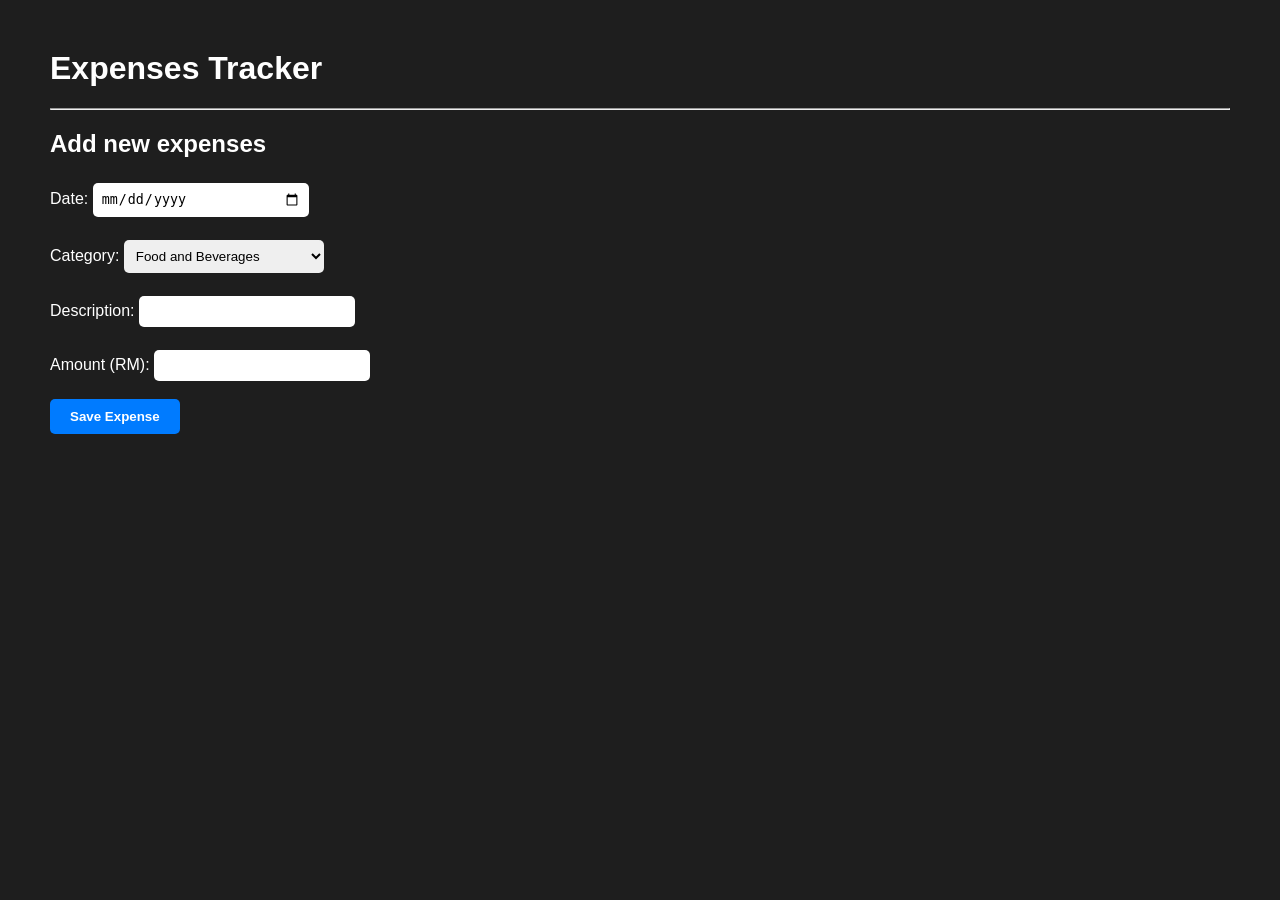
==== index.html @ 9f4b7b31 "html, css, javascript" ====
<!DOCTYPE html>
<html>
    <head>
        <title> Expenses Tracker </title>
        <link rel="stylesheet" href="style.css">
    </head>
    <body>
        <h1>Expenses Tracker</h1>
        <hr>
        
        <h2>Add new expenses</h2>
        
        <!-- The form opens here -->
        <form> 
            <label> Date: </label>
            <input type="date" id="dateInput"> 
            <br><br>

            <label> Category: </label>
            <select id="categoryInput"> 
                <option value="Food"> Food and Beverages</option>
                <option value="bills"> Billings</option>
                <option value="Entertainment"> Entertainment</option>
                <option value="Others"> Others</option>
            </select>
            <br><br>

            <label> Description: </label>
            <input type="text" id="descInput">
            <br><br>

            <label> Amount (RM): </label>
            <input type="number" id="amountInput" step="0.01">
            <br><br>

            <!-- FIX 1: Added onclick="captureData()" -->
            <button type="button" onclick="captureData()">Save Expense</button>
            
        </form> 

        <!-- FIX 2: Changed scr to src -->
        <script src="script.js"></script>
    </body>
</html>
---- style.css ----
body {
    background-color: #1e1e1e;
    color: white;
    font-family: Arial, sans-serif;
    margin: 50px;
}

input, select {
    padding: 8px;
    margin-top: 5px;
    border-radius: 5px;
    border: none;
    width: 200px;
}

button {
    background-color: #007bff;
    color: white;
    padding: 10px 20px;
    border: none;
    border-radius: 5px;
    cursor: pointer;
    font-weight: bold;
}

button:hover {
    background-color: #0056b3;
}
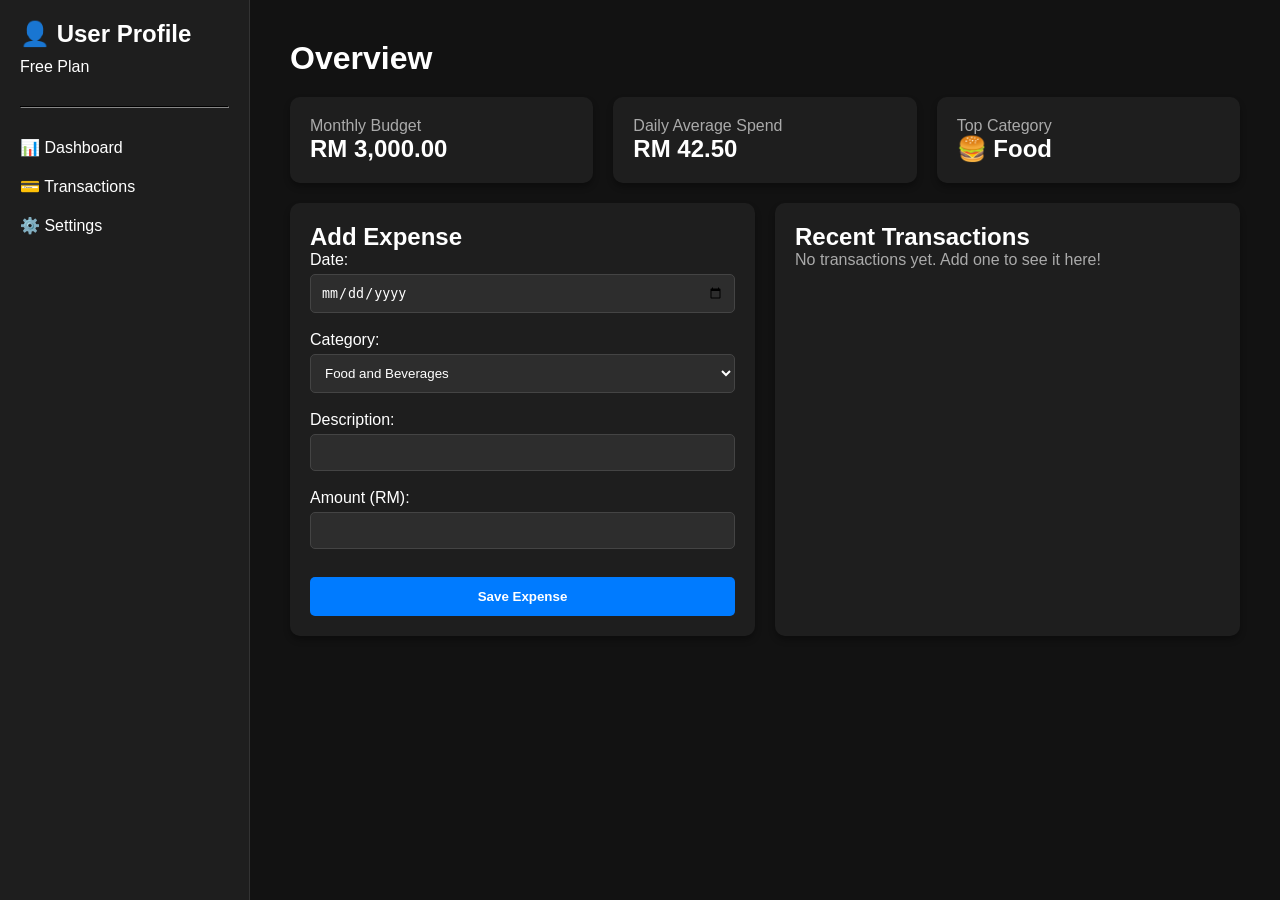
==== commit 43c724bc: "." ====
--- a/index.html
+++ b/index.html
@@ -1,44 +1,84 @@
 <!DOCTYPE html>
 <html>
     <head>
-        <title> Expenses Tracker </title>
+        <title>Expense Dashboard</title>
         <link rel="stylesheet" href="style.css">
     </head>
     <body>
-        <h1>Expenses Tracker</h1>
-        <hr>
+        <!-- The Master Box holding everything -->
+        <div class="dashboard-container">
+            
+            <!-- LEFT SIDEBAR -->
+            <div class="sidebar">
+                <div class="profile">
+                    <h2>👤 User Profile</h2>
+                    <p>Free Plan</p>
+                </div>
+                <hr>
+                <p>📊 Dashboard</p>
+                <p>💳 Transactions</p>
+                <p>⚙️ Settings</p>
+            </div>
+
+            <!-- RIGHT MAIN CONTENT -->
+            <div class="main-content">
+                <h1>Overview</h1>
+                
+                <!-- TOP ROW: SUMMARY CARDS -->
+                <div class="row">
+                    <div class="card">
+                        <p>Monthly Budget</p>
+                        <h2>RM 3,000.00</h2>
+                    </div>
+                    <div class="card">
+                        <p>Daily Average Spend</p>
+                        <h2>RM 42.50</h2>
+                    </div>
+                    <div class="card">
+                        <p>Top Category</p>
+                        <h2>🍔 Food</h2>
+                    </div>
+                </div>
+
+                <!-- BOTTOM ROW: FORM & TRANSACTIONS -->
+                <div class="row">
+                    
+                    <!-- Your exact form, now inside a card! -->
+                    <div class="card">
+                        <h2>Add Expense</h2>
+                        <form> 
+                            <label>Date:</label><br>
+                            <input type="date" id="dateInput"><br><br>
+
+                            <label>Category:</label><br>
+                            <select id="categoryInput"> 
+                                <option value="Food">Food and Beverages</option>
+                                <option value="Bills">Billings</option>
+                                <option value="Entertainment">Entertainment</option>
+                                <option value="Others">Others</option>
+                            </select><br><br>
+
+                            <label>Description:</label><br>
+                            <input type="text" id="descInput"><br><br>
+
+                            <label>Amount (RM):</label><br>
+                            <input type="number" id="amountInput" step="0.01"><br><br>
+
+                            <button type="button" onclick="captureData()">Save Expense</button>
+                        </form> 
+                    </div>
+
+                    <!-- The Recent Transactions Box -->
+                    <div class="card">
+                        <h2>Recent Transactions</h2>
+                        <p>No transactions yet. Add one to see it here!</p>
+                        <!-- We will build the data table here next -->
+                    </div>
+
+                </div>
+            </div>
+        </div>
         
-        <h2>Add new expenses</h2>
-        
-        <!-- The form opens here -->
-        <form> 
-            <label> Date: </label>
-            <input type="date" id="dateInput"> 
-            <br><br>
-
-            <label> Category: </label>
-            <select id="categoryInput"> 
-                <option value="Food"> Food and Beverages</option>
-                <option value="bills"> Billings</option>
-                <option value="Entertainment"> Entertainment</option>
-                <option value="Others"> Others</option>
-            </select>
-            <br><br>
-
-            <label> Description: </label>
-            <input type="text" id="descInput">
-            <br><br>
-
-            <label> Amount (RM): </label>
-            <input type="number" id="amountInput" step="0.01">
-            <br><br>
-
-            <!-- FIX 1: Added onclick="captureData()" -->
-            <button type="button" onclick="captureData()">Save Expense</button>
-            
-        </form> 
-
-        <!-- FIX 2: Changed scr to src -->
         <script src="script.js"></script>
     </body>
 </html>
--- a/style.css
+++ b/style.css
@@ -1,26 +1,89 @@
-body {
-    background-color: #1e1e1e;
-    color: white;
-    font-family: Arial, sans-serif;
-    margin: 50px;
+/* 1. Reset default spacing */
+* {
+    box-sizing: border-box;
+    margin: 0;
+    padding: 0;
 }
 
+/* 2. Global Dark Theme */
+body {
+    background-color: #121212; /* Very dark background */
+    color: #ffffff;
+    font-family: Arial, sans-serif;
+}
+
+/* 3. Layout: Sidebar on left, Content on right */
+.dashboard-container {
+    display: flex;
+    height: 100vh; /* Takes up 100% of the screen height */
+}
+
+/* 4. Sidebar Styling */
+.sidebar {
+    width: 250px;
+    background-color: #1e1e1e; /* Slightly lighter dark */
+    padding: 20px;
+    border-right: 1px solid #333;
+}
+
+.sidebar hr {
+    border-color: #333;
+    margin: 20px 0;
+}
+
+.sidebar p {
+    padding: 10px 0;
+    cursor: pointer;
+}
+
+/* 5. Main Content Styling */
+.main-content {
+    flex: 1; /* Takes up all remaining space */
+    padding: 40px;
+    overflow-y: auto;
+}
+
+/* 6. Layout for Rows and Cards */
+.row {
+    display: flex;
+    gap: 20px; /* Space between boxes */
+    margin-bottom: 20px;
+    margin-top: 20px;
+}
+
+.card {
+    background-color: #1e1e1e;
+    padding: 20px;
+    border-radius: 10px; /* Rounded corners */
+    flex: 1; /* Makes all cards in a row equal width */
+    box-shadow: 0 4px 6px rgba(0,0,0,0.3); /* Subtle drop shadow */
+}
+
+.card p {
+    color: #aaaaaa; /* Gray text for subtitles */
+}
+
+/* 7. Form Styling */
 input, select {
-    padding: 8px;
+    width: 100%;
+    padding: 10px;
     margin-top: 5px;
+    background-color: #2d2d2d;
+    color: white;
+    border: 1px solid #444;
     border-radius: 5px;
-    border: none;
-    width: 200px;
 }
 
 button {
     background-color: #007bff;
     color: white;
-    padding: 10px 20px;
+    padding: 12px 20px;
     border: none;
     border-radius: 5px;
     cursor: pointer;
     font-weight: bold;
+    width: 100%;
+    margin-top: 10px;
 }
 
 button:hover {
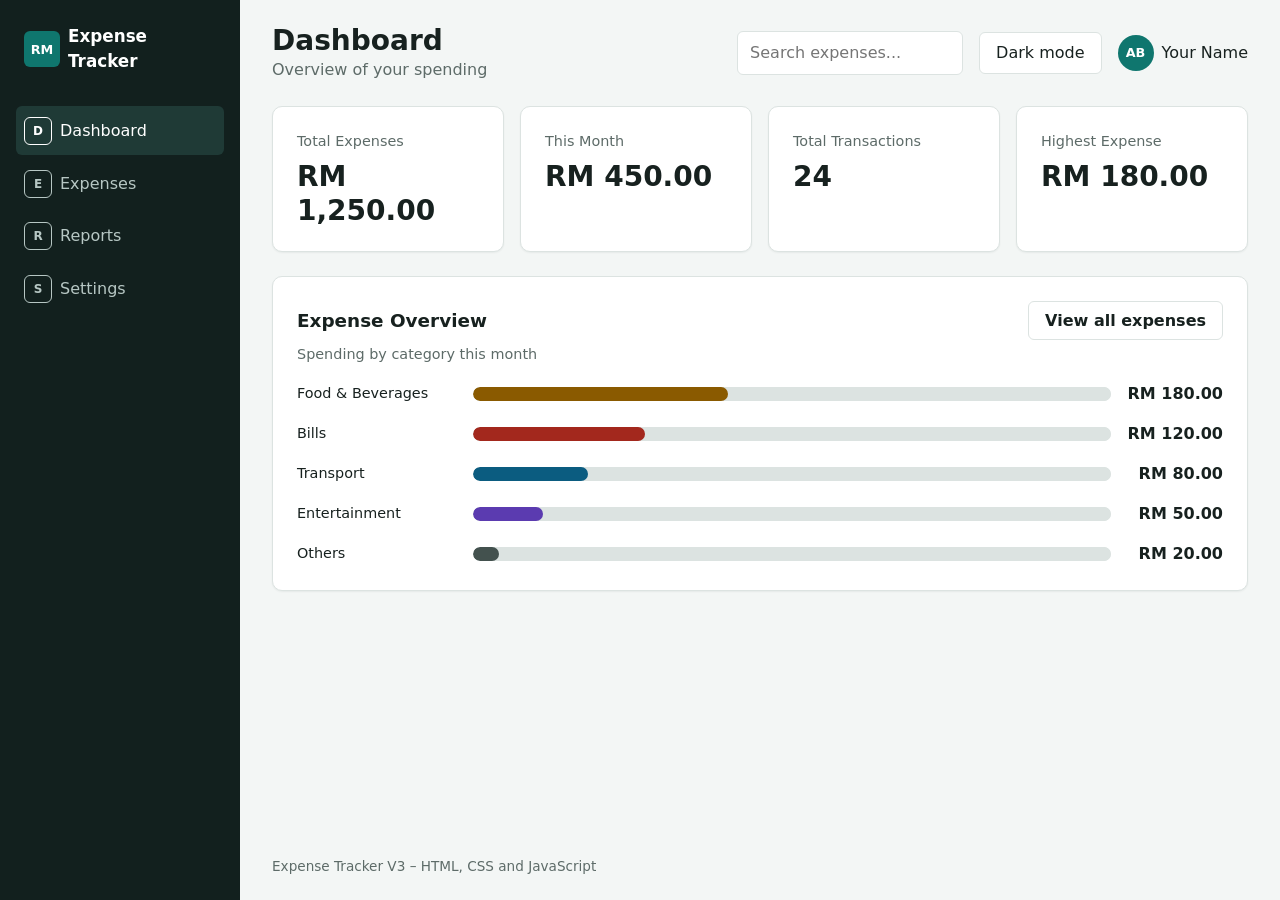
==== commit fe98ea08: "learn and modify code with help of claude" ====
--- a/index.html
+++ b/index.html
@@ -1,84 +1,176 @@
 <!DOCTYPE html>
-<html>
-    <head>
-        <title>Expense Dashboard</title>
-        <link rel="stylesheet" href="style.css">
-    </head>
-    <body>
-        <!-- The Master Box holding everything -->
-        <div class="dashboard-container">
-            
-            <!-- LEFT SIDEBAR -->
-            <div class="sidebar">
-                <div class="profile">
-                    <h2>👤 User Profile</h2>
-                    <p>Free Plan</p>
-                </div>
-                <hr>
-                <p>📊 Dashboard</p>
-                <p>💳 Transactions</p>
-                <p>⚙️ Settings</p>
-            </div>
+<html lang="en">
+<head>
+  <meta charset="UTF-8">
+  <meta name="viewport" content="width=device-width, initial-scale=1.0">
+  <meta name="description" content="Expense Tracker - overview of your spending.">
+  <title>Expense Tracker | Dashboard</title>
+  <link rel="stylesheet" href="style.css">
+  <script src="script.js" defer></script>
+</head>
+<body>
 
-            <!-- RIGHT MAIN CONTENT -->
-            <div class="main-content">
-                <h1>Overview</h1>
-                
-                <!-- TOP ROW: SUMMARY CARDS -->
-                <div class="row">
-                    <div class="card">
-                        <p>Monthly Budget</p>
-                        <h2>RM 3,000.00</h2>
-                    </div>
-                    <div class="card">
-                        <p>Daily Average Spend</p>
-                        <h2>RM 42.50</h2>
-                    </div>
-                    <div class="card">
-                        <p>Top Category</p>
-                        <h2>🍔 Food</h2>
-                    </div>
-                </div>
+  <div class="app" id="app">
 
-                <!-- BOTTOM ROW: FORM & TRANSACTIONS -->
-                <div class="row">
-                    
-                    <!-- Your exact form, now inside a card! -->
-                    <div class="card">
-                        <h2>Add Expense</h2>
-                        <form> 
-                            <label>Date:</label><br>
-                            <input type="date" id="dateInput"><br><br>
+    <!-- ==================== SIDEBAR ==================== -->
+    <aside class="sidebar" id="sidebar">
+      <div class="sidebar-brand">
+        <span class="logo-icon" aria-hidden="true">RM</span>
+        <span class="app-name">Expense Tracker</span>
+      </div>
 
-                            <label>Category:</label><br>
-                            <select id="categoryInput"> 
-                                <option value="Food">Food and Beverages</option>
-                                <option value="Bills">Billings</option>
-                                <option value="Entertainment">Entertainment</option>
-                                <option value="Others">Others</option>
-                            </select><br><br>
+      <nav class="sidebar-nav" aria-label="Main navigation">
+        <ul class="nav-list">
+          <li class="nav-item">
+            <a class="nav-link active" href="index.html" aria-current="page">
+              <span class="nav-icon" aria-hidden="true">D</span>
+              <span class="nav-text">Dashboard</span>
+            </a>
+          </li>
+          <li class="nav-item">
+            <a class="nav-link" href="expenses.html">
+              <span class="nav-icon" aria-hidden="true">E</span>
+              <span class="nav-text">Expenses</span>
+            </a>
+          </li>
+          <li class="nav-item">
+            <a class="nav-link" href="#reports">
+              <span class="nav-icon" aria-hidden="true">R</span>
+              <span class="nav-text">Reports</span>
+            </a>
+          </li>
+          <li class="nav-item">
+            <a class="nav-link" href="#settings">
+              <span class="nav-icon" aria-hidden="true">S</span>
+              <span class="nav-text">Settings</span>
+            </a>
+          </li>
+        </ul>
+      </nav>
+    </aside>
 
-                            <label>Description:</label><br>
-                            <input type="text" id="descInput"><br><br>
+    <!-- ==================== MAIN CONTENT ==================== -->
+    <main class="main-content" id="main-content">
 
-                            <label>Amount (RM):</label><br>
-                            <input type="number" id="amountInput" step="0.01"><br><br>
+      <!-- Page header -->
+      <header class="page-header">
+        <button type="button" id="menu-toggle" class="menu-toggle" aria-controls="sidebar" aria-expanded="false">
+          Menu
+        </button>
 
-                            <button type="button" onclick="captureData()">Save Expense</button>
-                        </form> 
-                    </div>
+        <div class="page-title-group">
+          <h1 class="page-title">Dashboard</h1>
+          <p class="page-description">Overview of your spending</p>
+        </div>
 
-                    <!-- The Recent Transactions Box -->
-                    <div class="card">
-                        <h2>Recent Transactions</h2>
-                        <p>No transactions yet. Add one to see it here!</p>
-                        <!-- We will build the data table here next -->
-                    </div>
+        <div class="header-actions">
+          <!-- Submitting this form opens expenses.html?q=your-search (no JavaScript needed) -->
+          <form class="header-search" action="expenses.html" method="get" role="search">
+            <label for="global-search" class="visually-hidden">Search expenses</label>
+            <input type="search" id="global-search" name="q" placeholder="Search expenses...">
+          </form>
 
-                </div>
-            </div>
+          <button type="button" id="theme-toggle" class="theme-toggle" aria-pressed="false">
+            Dark mode
+          </button>
+
+          <div class="user-profile" id="user-profile">
+            <span class="avatar" aria-hidden="true">AB</span>
+            <span class="user-name">Your Name</span>
+          </div>
         </div>
-        
-        <script src="script.js"></script>
-    </body>
+      </header>
+
+      <!-- Summary cards -->
+      <section class="summary-section" aria-labelledby="summary-heading">
+        <h2 id="summary-heading" class="visually-hidden">Summary</h2>
+
+        <div class="summary-cards">
+          <article class="summary-card" id="card-total-expenses">
+            <h3 class="summary-card-title">Total Expenses</h3>
+            <p class="summary-card-value" id="total-expenses">RM 1,250.00</p>
+          </article>
+
+          <article class="summary-card" id="card-monthly-expenses">
+            <h3 class="summary-card-title">This Month</h3>
+            <p class="summary-card-value" id="monthly-expenses">RM 450.00</p>
+          </article>
+
+          <article class="summary-card" id="card-expense-count">
+            <h3 class="summary-card-title">Total Transactions</h3>
+            <p class="summary-card-value" id="expense-count">24</p>
+          </article>
+
+          <article class="summary-card" id="card-highest-expense">
+            <h3 class="summary-card-title">Highest Expense</h3>
+            <p class="summary-card-value" id="highest-expense">RM 180.00</p>
+          </article>
+        </div>
+      </section>
+
+      <!-- Expense overview: horizontal bar chart (one <progress> bar per category) -->
+      <section class="overview-section" id="expense-overview" aria-labelledby="overview-heading">
+        <header class="section-header">
+          <h2 id="overview-heading" class="section-title">Expense Overview</h2>
+          <a class="btn btn-secondary" href="expenses.html">View all expenses</a>
+          <p class="section-description">Spending by category this month</p>
+        </header>
+
+        <ul class="chart-list" id="expense-chart">
+          <li class="chart-row" data-category="food">
+            <label class="chart-label" for="chart-food">Food &amp; Beverages</label>
+            <progress class="chart-bar chart-bar-food" id="chart-food" max="100" value="40">40%</progress>
+            <span class="chart-amount" id="chart-food-amount">RM 180.00</span>
+          </li>
+          <li class="chart-row" data-category="bills">
+            <label class="chart-label" for="chart-bills">Bills</label>
+            <progress class="chart-bar chart-bar-bills" id="chart-bills" max="100" value="27">27%</progress>
+            <span class="chart-amount" id="chart-bills-amount">RM 120.00</span>
+          </li>
+          <li class="chart-row" data-category="transport">
+            <label class="chart-label" for="chart-transport">Transport</label>
+            <progress class="chart-bar chart-bar-transport" id="chart-transport" max="100" value="18">18%</progress>
+            <span class="chart-amount" id="chart-transport-amount">RM 80.00</span>
+          </li>
+          <li class="chart-row" data-category="entertainment">
+            <label class="chart-label" for="chart-entertainment">Entertainment</label>
+            <progress class="chart-bar chart-bar-entertainment" id="chart-entertainment" max="100" value="11">11%</progress>
+            <span class="chart-amount" id="chart-entertainment-amount">RM 50.00</span>
+          </li>
+          <li class="chart-row" data-category="others">
+            <label class="chart-label" for="chart-others">Others</label>
+            <progress class="chart-bar chart-bar-others" id="chart-others" max="100" value="4">4%</progress>
+            <span class="chart-amount" id="chart-others-amount">RM 20.00</span>
+          </li>
+        </ul>
+      </section>
+
+      <footer class="page-footer">
+        <p>Expense Tracker V3 &ndash; HTML, CSS and JavaScript</p>
+      </footer>
+    </main>
+  </div>
+
+  <!-- ==================== TOAST NOTIFICATIONS ==================== -->
+  <div class="toast-container" id="toast-container" aria-live="polite">
+    <div class="toast toast-success" id="toast-success" role="status" hidden>
+      <span class="toast-icon" aria-hidden="true">&#10003;</span>
+      <p class="toast-message">Done successfully</p>
+      <button type="button" class="toast-close" aria-label="Dismiss notification">&times;</button>
+    </div>
+
+    <div class="toast toast-error" id="toast-error" role="alert" hidden>
+      <span class="toast-icon" aria-hidden="true">!</span>
+      <p class="toast-message">Something went wrong. Please try again.</p>
+      <button type="button" class="toast-close" aria-label="Dismiss notification">&times;</button>
+    </div>
+
+    <div class="toast toast-warning" id="toast-warning" role="status" hidden>
+      <span class="toast-icon" aria-hidden="true">!</span>
+      <p class="toast-message">Please check your input and try again.</p>
+      <button type="button" class="toast-close" aria-label="Dismiss notification">&times;</button>
+    </div>
+  </div>
+
+</body>
 </html>
--- a/style.css
+++ b/style.css
@@ -1,91 +1,910 @@
-/* 1. Reset default spacing */
-* {
-    box-sizing: border-box;
-    margin: 0;
-    padding: 0;
-}
-
-/* 2. Global Dark Theme */
+/* ==========================================================
+   EXPENSE TRACKER V3 - style.css
+   1. Variables   2. Reset & base   3. Layout   4. Sidebar
+   5. Header      6. Buttons & forms   7. Summary cards
+   8. Overview    9. Filters   10. Table   11. Empty state
+   12. Modals    13. Toasts   14. Dark mode   15. Responsive
+   ========================================================== */
+
+
+/* ---------- 1. VARIABLES ---------- */
+:root {
+  /* Colours */
+  --color-bg: #f3f6f5;
+  --color-surface: #ffffff;
+  --color-text: #17211f;
+  --color-muted: #5d6b68;
+  --color-border: #dce3e1;
+  --color-primary: #0f766e;
+  --color-primary-hover: #0b5f58;
+  --color-on-primary: #ffffff;
+  --color-danger: #b42318;
+  --color-danger-hover: #912018;
+  --color-success: #067647;
+  --color-warning: #b54708;
+
+  /* Sidebar (stays dark in both themes) */
+  --sidebar-bg: #12201e;
+  --sidebar-text: #b7c7c4;
+  --sidebar-active-bg: #1f3a36;
+  --sidebar-active-text: #ffffff;
+
+  /* Badge colours: background + text */
+  --badge-food-bg: #fdf0d5;       --badge-food-text: #8a5a00;
+  --badge-transport-bg: #dff1fb;  --badge-transport-text: #0b5c80;
+  --badge-bills-bg: #fde4e1;      --badge-bills-text: #a3281d;
+  --badge-entertainment-bg: #ece6fb; --badge-entertainment-text: #5b3bb0;
+  --badge-others-bg: #e6eceb;     --badge-others-text: #43514e;
+
+  /* Spacing */
+  --space-xs: 0.25rem;
+  --space-sm: 0.5rem;
+  --space-md: 1rem;
+  --space-lg: 1.5rem;
+  --space-xl: 2rem;
+
+  /* Shape and depth */
+  --radius-sm: 6px;
+  --radius-md: 10px;
+  --shadow-sm: 0 1px 2px rgba(18, 32, 30, 0.06);
+  --shadow-lg: 0 12px 32px rgba(18, 32, 30, 0.18);
+
+  /* Type */
+  --font-main: system-ui, -apple-system, "Segoe UI", Roboto, sans-serif;
+  --sidebar-width: 15rem;
+}
+
+
+/* ---------- 2. RESET & BASE ---------- */
+*,
+*::before,
+*::after {
+  box-sizing: border-box;
+}
+
 body {
-    background-color: #121212; /* Very dark background */
-    color: #ffffff;
-    font-family: Arial, sans-serif;
-}
-
-/* 3. Layout: Sidebar on left, Content on right */
-.dashboard-container {
+  margin: 0;
+  font-family: var(--font-main);
+  font-size: 1rem;
+  line-height: 1.5;
+  color: var(--color-text);
+  background-color: var(--color-bg);
+}
+
+h1, h2, h3, p {
+  margin: 0;
+}
+
+ul {
+  margin: 0;
+  padding: 0;
+  list-style: none;
+}
+
+a {
+  color: inherit;
+  text-decoration: none;
+}
+
+button,
+input,
+select {
+  font: inherit;
+  color: inherit;
+}
+
+button {
+  cursor: pointer;
+}
+
+/* The hidden attribute must win over any display rule below */
+[hidden] {
+  display: none !important;
+}
+
+:focus-visible {
+  outline: 3px solid var(--color-primary);
+  outline-offset: 2px;
+}
+
+/* Hidden visually, still read by screen readers */
+.visually-hidden {
+  position: absolute;
+  width: 1px;
+  height: 1px;
+  padding: 0;
+  margin: -1px;
+  overflow: hidden;
+  clip: rect(0, 0, 0, 0);
+  white-space: nowrap;
+  border: 0;
+}
+
+
+/* ---------- 3. LAYOUT ---------- */
+.app {
+  display: grid;
+  grid-template-columns: var(--sidebar-width) 1fr;
+  min-height: 100vh;
+}
+
+.main-content {
+  display: flex;
+  flex-direction: column;
+  gap: var(--space-lg);
+  min-width: 0; /* lets the table scroll instead of stretching the page */
+  padding: var(--space-lg) var(--space-xl);
+}
+
+
+/* ---------- 4. SIDEBAR ---------- */
+.sidebar {
+  position: sticky;
+  top: 0;
+  align-self: start;
+  height: 100vh;
+  padding: var(--space-lg) var(--space-md);
+  background-color: var(--sidebar-bg);
+  color: var(--sidebar-text);
+}
+
+.sidebar-brand {
+  display: flex;
+  align-items: center;
+  gap: var(--space-sm);
+  margin-bottom: var(--space-xl);
+  padding: 0 var(--space-sm);
+  color: #ffffff;
+}
+
+.logo-icon {
+  display: grid;
+  place-items: center;
+  flex-shrink: 0;
+  width: 2.25rem;
+  height: 2.25rem;
+  border-radius: var(--radius-sm);
+  background-color: var(--color-primary);
+  font-size: 0.8rem;
+  font-weight: 700;
+}
+
+.app-name {
+  font-weight: 700;
+  font-size: 1.05rem;
+}
+
+.nav-list {
+  display: flex;
+  flex-direction: column;
+  gap: var(--space-xs);
+}
+
+.nav-link {
+  display: flex;
+  align-items: center;
+  gap: var(--space-sm);
+  padding: 0.65rem var(--space-sm);
+  border-radius: var(--radius-sm);
+  font-weight: 500;
+  transition: background-color 0.15s, color 0.15s;
+}
+
+.nav-link:hover {
+  background-color: var(--sidebar-active-bg);
+  color: var(--sidebar-active-text);
+}
+
+.nav-link.active {
+  background-color: var(--sidebar-active-bg);
+  color: var(--sidebar-active-text);
+}
+
+.nav-icon {
+  display: grid;
+  place-items: center;
+  flex-shrink: 0;
+  width: 1.75rem;
+  height: 1.75rem;
+  border-radius: var(--radius-sm);
+  border: 1px solid currentColor;
+  font-size: 0.75rem;
+  font-weight: 600;
+}
+
+
+/* ---------- 5. HEADER ---------- */
+.page-header {
+  display: flex;
+  flex-wrap: wrap;
+  align-items: center;
+  justify-content: space-between;
+  gap: var(--space-md);
+}
+
+.page-title {
+  font-size: 1.75rem;
+  line-height: 1.2;
+}
+
+.page-description {
+  color: var(--color-muted);
+}
+
+.header-actions {
+  display: flex;
+  flex-wrap: wrap;
+  align-items: center;
+  gap: var(--space-md);
+}
+
+.header-search input {
+  width: 14rem;
+}
+
+.theme-toggle,
+.menu-toggle {
+  padding: 0.5rem var(--space-md);
+  border: 1px solid var(--color-border);
+  border-radius: var(--radius-sm);
+  background-color: var(--color-surface);
+  transition: background-color 0.15s;
+}
+
+.theme-toggle:hover,
+.menu-toggle:hover {
+  background-color: var(--color-bg);
+}
+
+.menu-toggle {
+  display: none; /* shown on mobile only */
+}
+
+.user-profile {
+  display: flex;
+  align-items: center;
+  gap: var(--space-sm);
+}
+
+.avatar {
+  display: grid;
+  place-items: center;
+  width: 2.25rem;
+  height: 2.25rem;
+  border-radius: 50%;
+  background-color: var(--color-primary);
+  color: var(--color-on-primary);
+  font-size: 0.8rem;
+  font-weight: 600;
+}
+
+.user-name {
+  font-weight: 500;
+}
+
+
+/* ---------- 6. BUTTONS & FORM CONTROLS ---------- */
+.btn {
+  display: inline-flex;
+  align-items: center;
+  justify-content: center;
+  padding: 0.55rem var(--space-md);
+  border: 1px solid transparent;
+  border-radius: var(--radius-sm);
+  font-weight: 600;
+  line-height: 1.2;
+  transition: background-color 0.15s, border-color 0.15s;
+}
+
+.btn-primary {
+  background-color: var(--color-primary);
+  color: var(--color-on-primary);
+}
+
+.btn-primary:hover {
+  background-color: var(--color-primary-hover);
+}
+
+.btn-secondary {
+  background-color: var(--color-surface);
+  border-color: var(--color-border);
+  color: var(--color-text);
+}
+
+.btn-secondary:hover {
+  background-color: var(--color-bg);
+}
+
+.btn-danger {
+  background-color: var(--color-danger);
+  color: #ffffff;
+}
+
+.btn-danger:hover {
+  background-color: var(--color-danger-hover);
+}
+
+input[type="text"],
+input[type="search"],
+input[type="date"],
+input[type="number"],
+select {
+  width: 100%;
+  padding: 0.55rem 0.75rem;
+  border: 1px solid var(--color-border);
+  border-radius: var(--radius-sm);
+  background-color: var(--color-surface);
+}
+
+input:focus,
+select:focus {
+  border-color: var(--color-primary);
+}
+
+label {
+  font-size: 0.875rem;
+  font-weight: 600;
+}
+
+
+/* ---------- 7. SUMMARY CARDS ---------- */
+.summary-cards {
+  display: grid;
+  grid-template-columns: repeat(auto-fit, minmax(13rem, 1fr));
+  gap: var(--space-md);
+}
+
+.summary-card {
+  padding: var(--space-lg);
+  border: 1px solid var(--color-border);
+  border-radius: var(--radius-md);
+  background-color: var(--color-surface);
+  box-shadow: var(--shadow-sm);
+}
+
+.summary-card-title {
+  font-size: 0.9rem;
+  font-weight: 500;
+  color: var(--color-muted);
+}
+
+.summary-card-value {
+  margin-top: var(--space-sm);
+  font-size: 1.75rem;
+  font-weight: 700;
+  line-height: 1.2;
+}
+
+
+/* ---------- 8. OVERVIEW + SHARED SECTION STYLES ---------- */
+.overview-section,
+.expenses-section {
+  padding: var(--space-lg);
+  border: 1px solid var(--color-border);
+  border-radius: var(--radius-md);
+  background-color: var(--color-surface);
+  box-shadow: var(--shadow-sm);
+}
+
+.section-header {
+  display: flex;
+  flex-wrap: wrap;
+  align-items: center;
+  justify-content: space-between;
+  gap: var(--space-sm) var(--space-md);
+  margin-bottom: var(--space-md);
+}
+
+.section-title {
+  font-size: 1.15rem;
+}
+
+.section-description {
+  width: 100%;
+  margin-top: calc(var(--space-xs) * -1);
+  color: var(--color-muted);
+  font-size: 0.9rem;
+}
+
+/* Bar chart: one <progress> element per category */
+.chart-list {
+  display: flex;
+  flex-direction: column;
+  gap: var(--space-md);
+}
+
+.chart-row {
+  display: grid;
+  grid-template-columns: 10rem 1fr 6rem;
+  align-items: center;
+  gap: var(--space-md);
+}
+
+.chart-label {
+  font-size: 0.9rem;
+  font-weight: 500;
+}
+
+.chart-amount {
+  text-align: right;
+  font-weight: 600;
+  font-variant-numeric: tabular-nums;
+}
+
+/* Browsers style <progress> differently, so each needs its own pseudo-element */
+.chart-bar {
+  -webkit-appearance: none;
+  appearance: none;
+  width: 100%;
+  height: 0.875rem;
+  border: none;
+  border-radius: 999px;
+  overflow: hidden;
+  background-color: var(--color-border);
+}
+
+.chart-bar::-webkit-progress-bar {
+  background-color: var(--color-border);
+  border-radius: 999px;
+}
+
+.chart-bar::-webkit-progress-value {
+  background-color: var(--bar-color, var(--color-primary));
+  border-radius: 999px;
+  transition: width 0.4s ease;
+}
+
+.chart-bar::-moz-progress-bar {
+  background-color: var(--bar-color, var(--color-primary));
+  border-radius: 999px;
+}
+
+.chart-bar-food { --bar-color: var(--badge-food-text); }
+.chart-bar-transport { --bar-color: var(--badge-transport-text); }
+.chart-bar-bills { --bar-color: var(--badge-bills-text); }
+.chart-bar-entertainment { --bar-color: var(--badge-entertainment-text); }
+.chart-bar-others { --bar-color: var(--badge-others-text); }
+
+
+/* ---------- 9. FILTERS ---------- */
+.filters {
+  display: grid;
+  grid-template-columns: 2fr repeat(3, 1fr);
+  gap: var(--space-md);
+  margin-bottom: var(--space-lg);
+}
+
+.filter-field {
+  display: flex;
+  flex-direction: column;
+  gap: var(--space-xs);
+}
+
+
+/* ---------- 10. TABLE ---------- */
+.table-wrapper {
+  overflow-x: auto;
+}
+
+.expense-table {
+  width: 100%;
+  border-collapse: collapse;
+}
+
+.expense-table th,
+.expense-table td {
+  padding: 0.85rem var(--space-md);
+  border-bottom: 1px solid var(--color-border);
+  text-align: left;
+  white-space: nowrap;
+}
+
+.expense-table th {
+  font-size: 0.85rem;
+  font-weight: 600;
+  color: var(--color-muted);
+  background-color: var(--color-bg);
+}
+
+.expense-table td:nth-child(3) {
+  white-space: normal; /* long descriptions may wrap */
+}
+
+.expense-table th:nth-child(4),
+.expense-table th:nth-child(5),
+.expense-table .amount,
+.expense-table .actions {
+  text-align: right;
+}
+
+.expense-table .amount {
+  font-weight: 600;
+  font-variant-numeric: tabular-nums;
+}
+
+.expense-table .actions {
+  display: table-cell;
+}
+
+.expense-table .actions .btn {
+  padding: 0.35rem 0.75rem;
+  font-size: 0.875rem;
+}
+
+.expense-row:hover {
+  background-color: var(--color-bg);
+}
+
+.category-badge {
+  display: inline-block;
+  padding: 0.2rem 0.65rem;
+  border-radius: 999px;
+  font-size: 0.8rem;
+  font-weight: 600;
+}
+
+.category-food { background-color: var(--badge-food-bg); color: var(--badge-food-text); }
+.category-transport { background-color: var(--badge-transport-bg); color: var(--badge-transport-text); }
+.category-bills { background-color: var(--badge-bills-bg); color: var(--badge-bills-text); }
+.category-entertainment { background-color: var(--badge-entertainment-bg); color: var(--badge-entertainment-text); }
+.category-others { background-color: var(--badge-others-bg); color: var(--badge-others-text); }
+
+
+/* ---------- 11. EMPTY STATE ---------- */
+.empty-state {
+  display: flex;
+  flex-direction: column;
+  align-items: center;
+  gap: var(--space-sm);
+  padding: var(--space-xl) var(--space-md);
+  text-align: center;
+}
+
+.empty-state-title {
+  font-size: 1.15rem;
+}
+
+.empty-state-text {
+  max-width: 28rem;
+  margin-bottom: var(--space-sm);
+  color: var(--color-muted);
+}
+
+
+/* ---------- 12. MODALS (<dialog>) ---------- */
+.modal {
+  width: min(28rem, 92vw);
+  padding: var(--space-lg);
+  border: none;
+  border-radius: var(--radius-md);
+  background-color: var(--color-surface);
+  color: var(--color-text);
+  box-shadow: var(--shadow-lg);
+}
+
+.modal::backdrop {
+  background-color: rgba(10, 20, 18, 0.55);
+}
+
+.modal-title {
+  margin-bottom: var(--space-md);
+  font-size: 1.25rem;
+}
+
+.modal-text {
+  margin-bottom: var(--space-md);
+  color: var(--color-muted);
+}
+
+.expense-form {
+  display: flex;
+  flex-direction: column;
+  gap: var(--space-md);
+}
+
+.expense-form .modal-title {
+  margin-bottom: 0;
+}
+
+.form-group {
+  display: flex;
+  flex-direction: column;
+  gap: var(--space-xs);
+}
+
+/* Red border only after the user has typed something invalid */
+.form-group input:user-invalid,
+.form-group select:user-invalid {
+  border-color: var(--color-danger);
+}
+
+.modal-actions {
+  display: flex;
+  justify-content: flex-end;
+  gap: var(--space-sm);
+  margin-top: var(--space-sm);
+}
+
+
+/* ---------- 13. TOASTS ---------- */
+.toast-container {
+  position: fixed;
+  right: var(--space-lg);
+  bottom: var(--space-lg);
+  z-index: 1000;
+  display: flex;
+  flex-direction: column;
+  gap: var(--space-sm);
+  width: min(22rem, calc(100vw - 2rem));
+}
+
+.toast {
+  display: flex;
+  align-items: center;
+  gap: var(--space-sm);
+  padding: 0.75rem var(--space-md);
+  border: 1px solid var(--color-border);
+  border-left: 4px solid var(--toast-color, var(--color-primary));
+  border-radius: var(--radius-sm);
+  background-color: var(--color-surface);
+  box-shadow: var(--shadow-lg);
+}
+
+.toast-success { --toast-color: var(--color-success); }
+.toast-error { --toast-color: var(--color-danger); }
+.toast-warning { --toast-color: var(--color-warning); }
+
+.toast-icon {
+  display: grid;
+  place-items: center;
+  flex-shrink: 0;
+  width: 1.5rem;
+  height: 1.5rem;
+  border-radius: 50%;
+  background-color: var(--toast-color);
+  color: #ffffff;
+  font-size: 0.8rem;
+  font-weight: 700;
+}
+
+.toast-message {
+  flex: 1;
+  font-size: 0.9rem;
+}
+
+.toast-close {
+  padding: 0 var(--space-xs);
+  border: none;
+  background: none;
+  color: var(--color-muted);
+  font-size: 1.25rem;
+  line-height: 1;
+}
+
+.toast-close:hover {
+  color: var(--color-text);
+}
+
+.page-footer {
+  margin-top: auto;
+  color: var(--color-muted);
+  font-size: 0.85rem;
+}
+
+
+/* ---------- 14. DARK MODE ----------
+   JavaScript will add the class "dark-mode" to <body>.
+   Only the variables change - no other rules are needed. */
+body.dark-mode {
+  --color-bg: #0e1615;
+  --color-surface: #162321;
+  --color-text: #e6efed;
+  --color-muted: #9bb0ac;
+  --color-border: #2a3b38;
+  --color-primary: #2dd4bf;
+  --color-primary-hover: #5eead4;
+  --color-on-primary: #0e1615;
+  --color-danger: #f0605a;
+  --color-danger-hover: #f58580;
+  --color-success: #3ccf91;
+  --color-warning: #f5a14b;
+
+  --sidebar-bg: #0a1110;
+
+  --badge-food-bg: #3a2e12;       --badge-food-text: #f3c969;
+  --badge-transport-bg: #12303f;  --badge-transport-text: #7cc9ec;
+  --badge-bills-bg: #3d1a17;      --badge-bills-text: #f5958d;
+  --badge-entertainment-bg: #2a2147; --badge-entertainment-text: #b9a4f5;
+  --badge-others-bg: #2a3836;     --badge-others-text: #b5c5c2;
+
+  --shadow-sm: none;
+}
+
+body.dark-mode .btn-danger {
+  color: #0e1615;
+}
+
+
+/* ---------- 15. RESPONSIVE ---------- */
+
+/* Tablet: icon-only sidebar, 2-column filters */
+@media (max-width: 64rem) {
+  .app {
+    grid-template-columns: 4.5rem 1fr;
+  }
+
+  .sidebar {
+    padding-inline: var(--space-sm);
+  }
+
+  .app-name,
+  .nav-text {
+    display: none;
+  }
+
+  .sidebar-brand,
+  .nav-link {
+    justify-content: center;
+    padding-inline: 0;
+  }
+
+  .main-content {
+    padding: var(--space-lg);
+  }
+
+  .filters {
+    grid-template-columns: repeat(2, 1fr);
+  }
+}
+
+/* Mobile: off-canvas sidebar, stacked table */
+@media (max-width: 40rem) {
+  .app {
+    grid-template-columns: 1fr;
+  }
+
+  /* Sidebar slides in when JavaScript adds the class "is-open" */
+  .sidebar {
+    position: fixed;
+    inset: 0 auto 0 0;
+    z-index: 100;
+    width: 15rem;
+    transform: translateX(-100%);
+    transition: transform 0.25s ease;
+  }
+
+  .sidebar.is-open {
+    transform: translateX(0);
+  }
+
+  /* Bring the text labels back inside the opened sidebar */
+  .app-name,
+  .nav-text {
+    display: inline;
+  }
+
+  .sidebar-brand,
+  .nav-link {
+    justify-content: flex-start;
+    padding-inline: var(--space-sm);
+  }
+
+  .menu-toggle {
+    display: inline-block;
+  }
+
+  .main-content {
+    padding: var(--space-md);
+  }
+
+  .header-search input {
+    width: 100%;
+  }
+
+  .header-search {
+    flex: 1 1 100%;
+  }
+
+  .user-name {
+    display: none;
+  }
+
+  .summary-card-value {
+    font-size: 1.5rem;
+  }
+
+  .filters {
+    grid-template-columns: 1fr;
+  }
+
+  .section-header .btn {
+    width: 100%;
+  }
+
+  /* Chart rows: label + amount on top, bar underneath */
+  .chart-row {
+    grid-template-columns: 1fr auto;
+    gap: var(--space-xs) var(--space-md);
+  }
+
+  .chart-amount {
+    grid-column: 2;
+    grid-row: 1;
+  }
+
+  .chart-bar {
+    grid-column: 1 / -1;
+    grid-row: 2;
+  }
+
+  /* Table rows become cards. Each cell shows its label from data-label */
+  .expense-table thead {
+    position: absolute;
+    width: 1px;
+    height: 1px;
+    overflow: hidden;
+    clip: rect(0, 0, 0, 0);
+  }
+
+  .expense-table,
+  .expense-table tbody,
+  .expense-table tr,
+  .expense-table td {
+    display: block;
+    width: 100%;
+  }
+
+  .expense-row {
+    margin-bottom: var(--space-md);
+    padding: var(--space-sm) var(--space-md);
+    border: 1px solid var(--color-border);
+    border-radius: var(--radius-md);
+  }
+
+  .expense-table td,
+  .expense-table .amount,
+  .expense-table .actions {
     display: flex;
-    height: 100vh; /* Takes up 100% of the screen height */
-}
-
-/* 4. Sidebar Styling */
-.sidebar {
-    width: 250px;
-    background-color: #1e1e1e; /* Slightly lighter dark */
-    padding: 20px;
-    border-right: 1px solid #333;
-}
-
-.sidebar hr {
-    border-color: #333;
-    margin: 20px 0;
-}
-
-.sidebar p {
-    padding: 10px 0;
-    cursor: pointer;
-}
-
-/* 5. Main Content Styling */
-.main-content {
-    flex: 1; /* Takes up all remaining space */
-    padding: 40px;
-    overflow-y: auto;
-}
-
-/* 6. Layout for Rows and Cards */
-.row {
-    display: flex;
-    gap: 20px; /* Space between boxes */
-    margin-bottom: 20px;
-    margin-top: 20px;
-}
-
-.card {
-    background-color: #1e1e1e;
-    padding: 20px;
-    border-radius: 10px; /* Rounded corners */
-    flex: 1; /* Makes all cards in a row equal width */
-    box-shadow: 0 4px 6px rgba(0,0,0,0.3); /* Subtle drop shadow */
-}
-
-.card p {
-    color: #aaaaaa; /* Gray text for subtitles */
-}
-
-/* 7. Form Styling */
-input, select {
-    width: 100%;
-    padding: 10px;
-    margin-top: 5px;
-    background-color: #2d2d2d;
-    color: white;
-    border: 1px solid #444;
-    border-radius: 5px;
-}
-
-button {
-    background-color: #007bff;
-    color: white;
-    padding: 12px 20px;
-    border: none;
-    border-radius: 5px;
-    cursor: pointer;
-    font-weight: bold;
-    width: 100%;
-    margin-top: 10px;
-}
-
-button:hover {
-    background-color: #0056b3;
+    align-items: center;
+    justify-content: space-between;
+    gap: var(--space-md);
+    padding: 0.5rem 0;
+    border-bottom: 1px solid var(--color-border);
+    text-align: right;
+    white-space: normal;
+  }
+
+  .expense-table td:last-child {
+    border-bottom: none;
+  }
+
+  .expense-table td::before {
+    content: attr(data-label);
+    flex-shrink: 0;
+    font-size: 0.85rem;
+    font-weight: 600;
+    color: var(--color-muted);
+  }
+
+  .expense-table .actions {
+    justify-content: flex-end;
+  }
+
+  .expense-table .actions::before {
+    display: none;
+  }
+
+  .toast-container {
+    right: var(--space-md);
+    bottom: var(--space-md);
+  }
+}
+
+/* Respect users who prefer less motion */
+@media (prefers-reduced-motion: reduce) {
+  *,
+  *::before,
+  *::after {
+    transition: none !important;
+  }
 }
